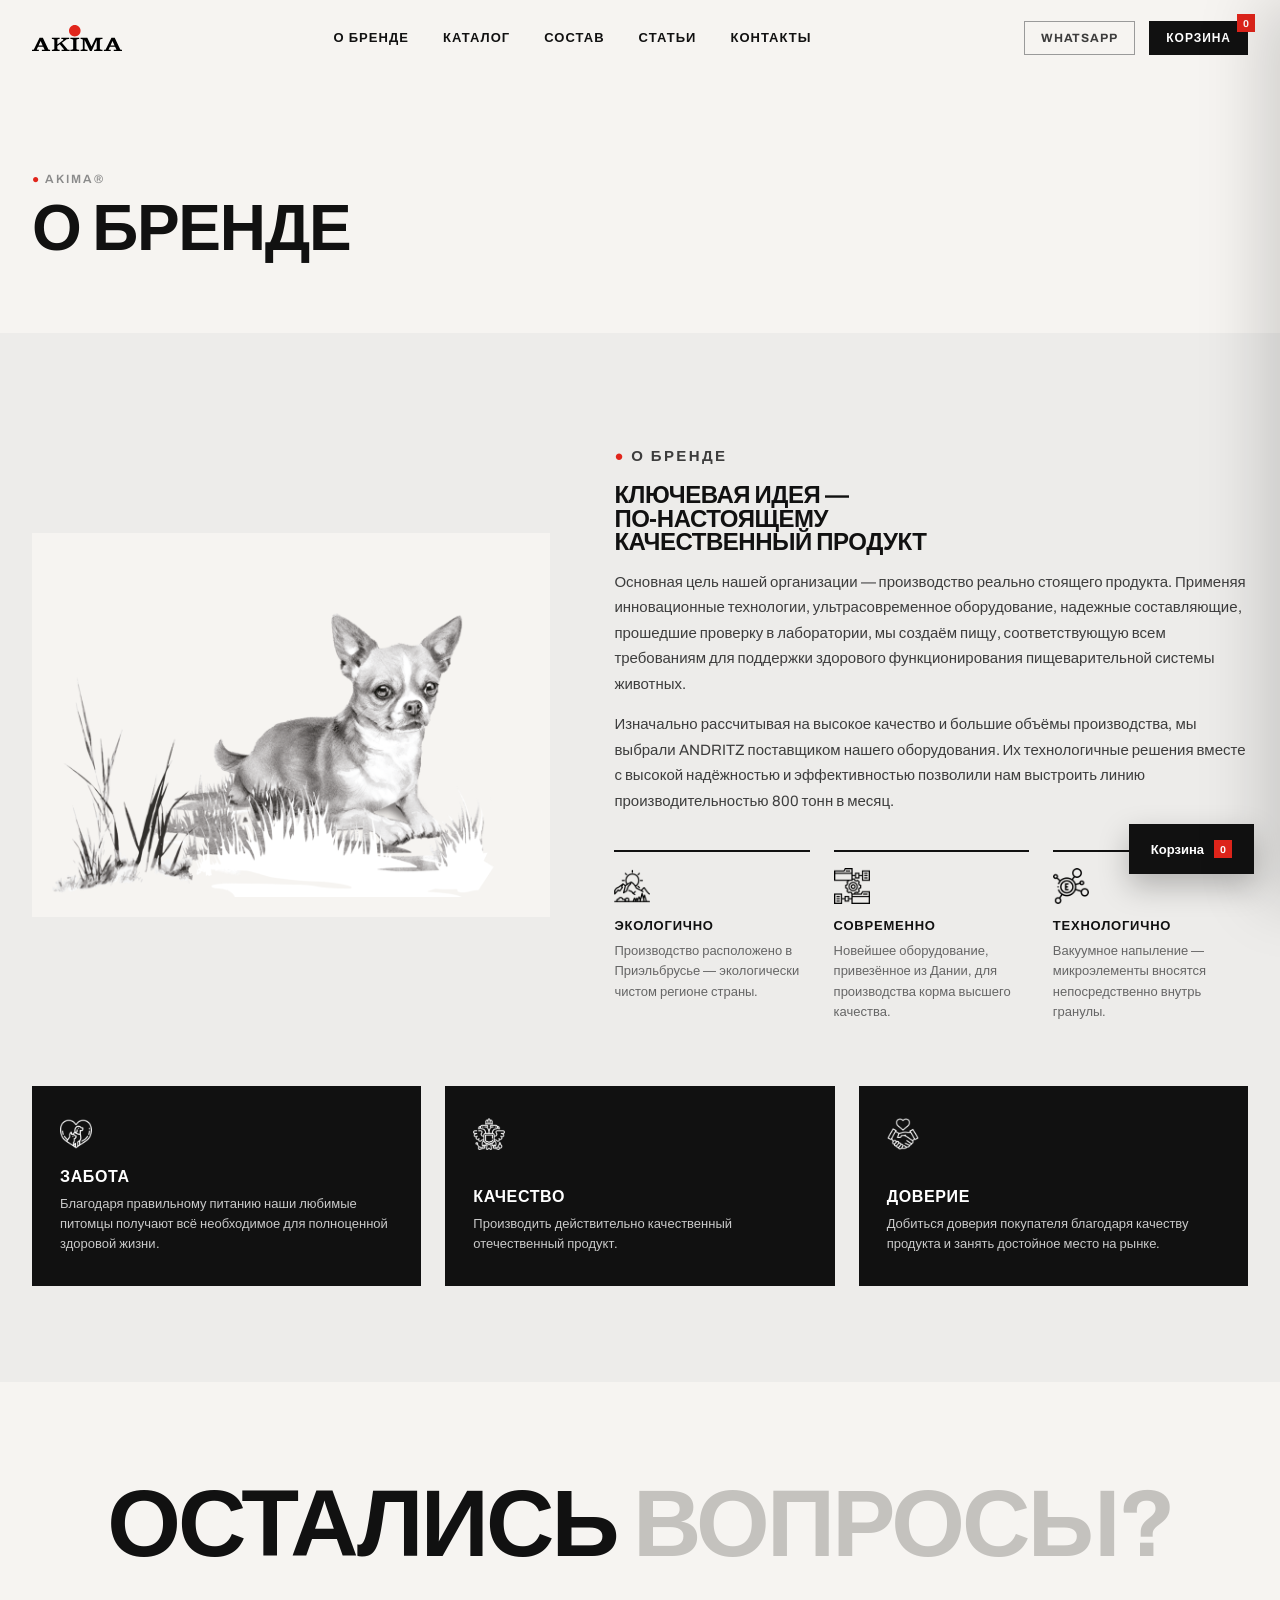
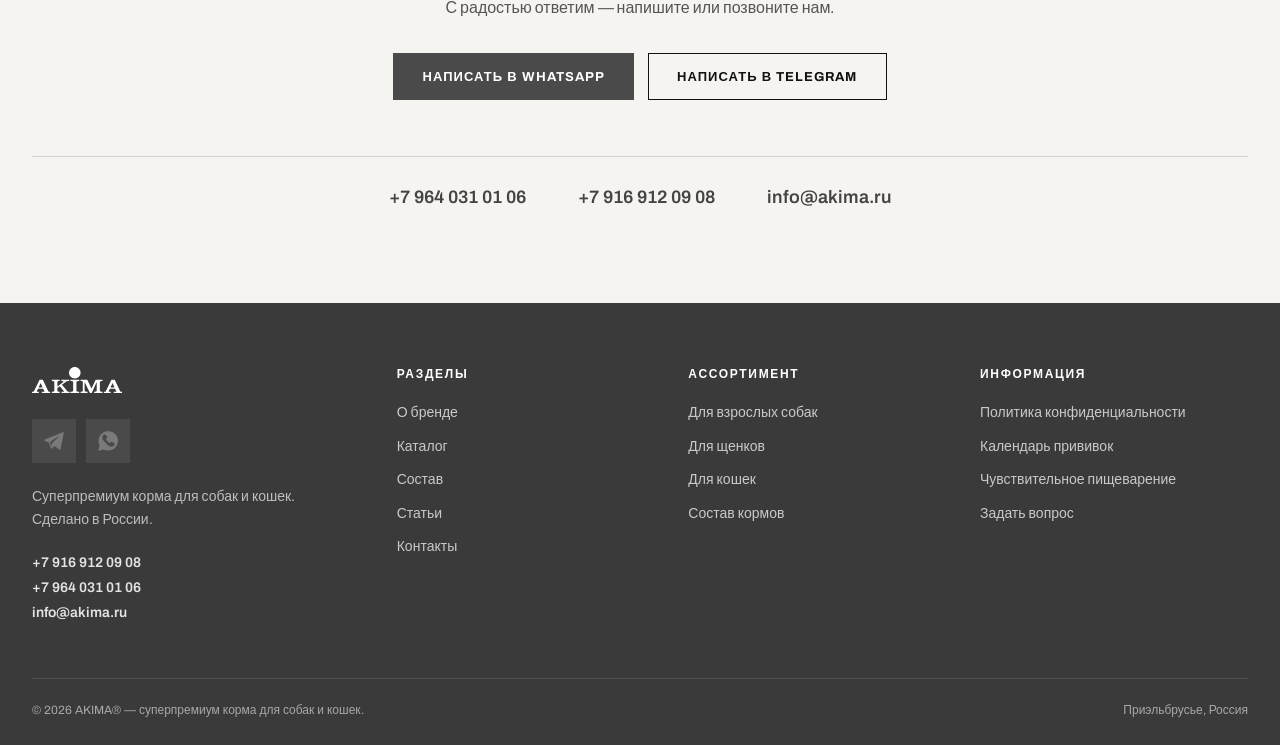
==== about.html @ 6696d0ec "Add AKIMA e-commerce site with WhatsApp cart and Avito ordering Static redesign of akimapet.ru: vide" ====
<!DOCTYPE html>
<html lang="ru">
<head>
<meta charset="UTF-8">
<meta name="viewport" content="width=device-width, initial-scale=1.0">
<title>О бренде — AKIMA®</title>
<meta name="description" content="AKIMA® — суперпремиум корма для собак и кошек. Сделано в России, в Приэльбрусье.">
<link rel="icon" href="assets/web/logo.svg" type="image/svg+xml">
<link rel="stylesheet" href="styles.css">
</head>
<body>

<header class="site-header">
  <div class="wrap">
    <a href="index.html#top" class="logo">
      <img src="assets/web/logo.svg" alt="AKIMA">
    </a>
    <nav class="main-nav" id="main-nav">
      <a href="about.html">О бренде</a>
      <a href="index.html#catalog">Каталог</a>
      <a href="index.html#composition">Состав</a>
      <a href="index.html#articles">Статьи</a>
      <a href="index.html#contacts">Контакты</a>
    </nav>
    <div class="header-actions">
      <a class="icon-btn wa" href="https://wa.me/79169120908" target="_blank" rel="noopener">
        <img class="btn-icon" src="assets/web/icon_whatsapp.png" alt="">
        <span class="label">WhatsApp</span>
      </a>
      <button class="icon-btn solid cart-btn" data-open-cart>
        <span class="label">Корзина</span>
        <span class="cart-count">0</span>
      </button>
      <button class="burger" id="burger" aria-label="Меню">
        <span></span><span></span><span></span>
      </button>
    </div>
  </div>
</header>

<main id="top">

  <!-- PAGE INTRO -->
  <section class="section-pad tight bg-paper" style="padding-top:160px;">
    <div class="wrap">
      <p class="eyebrow"><span class="dot">●</span> AKIMA®</p>
      <h1 style="font-size:clamp(36px,5vw,64px);">О бренде</h1>
    </div>
  </section>

  <!-- ABOUT -->
  <section class="section-pad" id="about">
    <div class="wrap">
      <div class="about-grid">
        <div class="about-media">
          <img src="assets/web/hero_dog.png" alt="AKIMA — корм для собак">
        </div>
        <div class="about-copy">
          <p class="eyebrow"><span class="dot">●</span> О бренде</p>
          <h2>Ключевая идея —<br>по-настоящему<br>качественный продукт</h2>
          <p>
            Основная цель нашей организации — производство реально стоящего продукта.
            Применяя инновационные технологии, ультрасовременное оборудование, надежные
            составляющие, прошедшие проверку в лаборатории, мы создаём пищу, соответствующую
            всем требованиям для поддержки здорового функционирования пищеварительной
            системы животных.
          </p>
          <p>
            Изначально рассчитывая на высокое качество и большие объёмы производства, мы
            выбрали ANDRITZ поставщиком нашего оборудования. Их технологичные решения вместе
            с высокой надёжностью и эффективностью позволили нам выстроить линию
            производительностью 800 тонн в месяц.
          </p>

          <div class="pillars">
            <div class="pillar">
              <img src="assets/web/icon_himalaya.png" alt="">
              <h4>Экологично</h4>
              <p>Производство расположено в Приэльбрусье — экологически чистом регионе страны.</p>
            </div>
            <div class="pillar">
              <img src="assets/web/icon_filesystem.png" alt="">
              <h4>Современно</h4>
              <p>Новейшее оборудование, привезённое из Дании, для производства корма высшего качества.</p>
            </div>
            <div class="pillar">
              <img src="assets/web/icon_vitamine.png" alt="">
              <h4>Технологично</h4>
              <p>Вакуумное напыление — микроэлементы вносятся непосредственно внутрь гранулы.</p>
            </div>
          </div>
        </div>
      </div>

      <div class="values">
        <div class="value-card">
          <img src="assets/web/icon_petcare.png" alt="">
          <div>
            <h4>Забота</h4>
            <p>Благодаря правильному питанию наши любимые питомцы получают всё необходимое для полноценной здоровой жизни.</p>
          </div>
        </div>
        <div class="value-card">
          <img src="assets/web/icon_coatofarms.png" alt="">
          <div>
            <h4>Качество</h4>
            <p>Производить действительно качественный отечественный продукт.</p>
          </div>
        </div>
        <div class="value-card">
          <img src="assets/web/icon_trust.png" alt="">
          <div>
            <h4>Доверие</h4>
            <p>Добиться доверия покупателя благодаря качеству продукта и занять достойное место на рынке.</p>
          </div>
        </div>
      </div>
    </div>
  </section>

  <!-- CONTACTS -->
  <section class="section-pad bg-paper" id="contacts">
    <div class="wrap cta-center">
      <h2>Остались <span class="soft">вопросы?</span></h2>
      <p class="cta-sub">С радостью ответим — напишите или позвоните нам.</p>
      <div class="cta-buttons">
        <a class="btn btn-wa" href="https://wa.me/79169120908" target="_blank" rel="noopener">Написать в WhatsApp</a>
        <a class="btn btn-ghost" href="https://t.me/+79169120908" target="_blank" rel="noopener">Написать в Telegram</a>
      </div>
      <div class="cta-line"></div>
      <div class="cta-contacts">
        <a href="tel:+79640310106">+7 964 031 01 06</a>
        <a href="tel:+79169120908">+7 916 912 09 08</a>
        <a href="mailto:info@akima.ru">info@akima.ru</a>
      </div>
    </div>
  </section>

</main>

<footer class="site-footer">
  <div class="wrap">
    <div class="footer-grid">
      <div class="footer-brand">
        <a href="index.html#top" class="logo"><img src="assets/web/logo.svg" alt="AKIMA"></a>
        <div class="footer-social">
          <a href="https://t.me/+79169120908" target="_blank" rel="noopener" aria-label="Telegram"><img src="assets/web/icon_telegram.png" alt=""></a>
          <a href="https://wa.me/79169120908" target="_blank" rel="noopener" aria-label="WhatsApp"><img src="assets/web/icon_whatsapp.png" alt=""></a>
        </div>
        <p class="footer-tagline">Суперпремиум корма для собак и кошек. Сделано в России.</p>
        <div class="footer-contact">
          <a href="tel:+79169120908">+7 916 912 09 08</a>
          <a href="tel:+79640310106">+7 964 031 01 06</a>
          <a href="mailto:info@akima.ru">info@akima.ru</a>
        </div>
      </div>
      <div class="footer-col">
        <h4>Разделы</h4>
        <a href="about.html">О бренде</a>
        <a href="index.html#catalog">Каталог</a>
        <a href="index.html#composition">Состав</a>
        <a href="index.html#articles">Статьи</a>
        <a href="index.html#contacts">Контакты</a>
      </div>
      <div class="footer-col">
        <h4>Ассортимент</h4>
        <a href="index.html?group=dogs#catalog" data-group-link="dogs">Для взрослых собак</a>
        <a href="index.html?group=puppies#catalog" data-group-link="puppies">Для щенков</a>
        <a href="index.html?group=cats#catalog" data-group-link="cats">Для кошек</a>
        <a href="index.html#composition">Состав кормов</a>
      </div>
      <div class="footer-col">
        <h4>Информация</h4>
        <a href="https://akimapet.ru/privacy" target="_blank" rel="noopener">Политика конфиденциальности</a>
        <a href="https://akimapet.ru/tpost/pnsfzsyna1-kalendar-privivok" target="_blank" rel="noopener">Календарь прививок</a>
        <a href="https://akimapet.ru/tpost/kcmxlr3s71-sobaki-s-chuvstvitelnim-pischevareniem" target="_blank" rel="noopener">Чувствительное пищеварение</a>
        <a href="index.html#contacts">Задать вопрос</a>
      </div>
    </div>
    <div class="footer-bottom">
      <span>© 2026 AKIMA® — суперпремиум корма для собак и кошек.</span>
      <span>Приэльбрусье, Россия</span>
    </div>
  </div>
</footer>

<!-- CART FAB -->
<button class="fab-cart" data-open-cart>
  Корзина <span class="cart-count">0</span>
</button>

<!-- CART DRAWER -->
<div class="overlay" id="cart-overlay"></div>
<aside class="cart-drawer" id="cart-drawer">
  <div class="cart-head">
    <h3>Ваш заказ</h3>
    <button class="cart-close" id="cart-close">&times;</button>
  </div>
  <div class="cart-items" id="cart-items"></div>
  <div class="cart-foot">
    <div class="cart-total"><span>Итого</span><span id="cart-total">0 ₽</span></div>
    <button class="btn btn-wa" id="checkout-btn">Оформить заказ в WhatsApp</button>
    <p class="cart-hint">Нажимая «Оформить заказ», вы перейдёте в WhatsApp с готовым сообщением — останется его отправить.</p>
  </div>
</aside>

<div class="toast" id="toast"></div>

<script src="script.js"></script>
</body>
</html>
---- styles.css ----
@import url('https://fonts.googleapis.com/css2?family=Archivo:ital,wght@0,400;0,500;0,600;0,700;0,800;1,400&family=Archivo+Narrow:wght@500;600;700&display=swap');

:root{
  --black:#111111;
  --white:#ffffff;
  --bg:#edecea;
  --gray:#8a8a8a;
  --gray-light:#e7e5e2;
  --paper:#f6f4f1;
  --red:#e1251b;
  --maxw:1320px;
  --gutter:32px;
}

*{box-sizing:border-box;}
html{scroll-behavior:smooth;}
body{
  margin:0;
  font-family:'Archivo', 'Helvetica Neue', Helvetica, Arial, sans-serif;
  color:var(--black);
  background:var(--bg);
  -webkit-font-smoothing:antialiased;
}
img{max-width:100%;display:block;}
a{color:inherit;text-decoration:none;}
button{font-family:inherit;cursor:pointer;}
.wrap{max-width:var(--maxw);margin:0 auto;padding:0 var(--gutter);}
section{position:relative;}

.eyebrow{
  font-size:12px;
  font-weight:600;
  letter-spacing:.16em;
  text-transform:uppercase;
  color:var(--gray);
}
.eyebrow .dot{color:var(--red);}

h1,h2,h3{
  margin:0;
  text-transform:uppercase;
  font-weight:700;
  letter-spacing:-0.02em;
  line-height:0.98;
}

/* ---------- HEADER ---------- */
.site-header{
  position:fixed;top:0;left:0;right:0;z-index:60;
  background:transparent;
  backdrop-filter:none;
  border-bottom:1px solid transparent;
  transition:background .3s ease, backdrop-filter .3s ease, border-color .3s ease;
}
.site-header.scrolled{
  background:rgba(255,255,255,.92);
  backdrop-filter:blur(10px);
  border-bottom-color:var(--gray-light);
}
.site-header .wrap{
  display:flex;align-items:center;justify-content:space-between;
  height:76px;
}
.logo{display:flex;align-items:center;gap:10px;}
.logo img{height:26px;width:auto;}
.logo span{font-weight:700;letter-spacing:.02em;font-size:19px;}

.main-nav{display:flex;gap:34px;}
.main-nav a{
  font-size:13px;font-weight:600;letter-spacing:.08em;text-transform:uppercase;
  padding:6px 0;border-bottom:1px solid transparent;
  transition:border-color .2s ease, color .2s ease;
}
.main-nav a:hover{border-color:var(--black);}

.header-actions{display:flex;align-items:center;gap:14px;}
.icon-btn{
  border:1px solid var(--black);background:none;border-radius:0;
  padding:9px 16px;font-size:12px;font-weight:700;letter-spacing:.08em;text-transform:uppercase;
  display:flex;align-items:center;gap:8px;
}
.icon-btn.solid{background:var(--black);color:var(--white);}
.icon-btn.wa{border-color:#9a9a9a;color:#3d3d3d;}
.icon-btn .btn-icon{width:16px;height:16px;display:none;filter:grayscale(1);}
.cart-btn{position:relative;}
.cart-count{
  position:absolute;top:-8px;right:-8px;background:var(--red);color:#fff;
  font-size:10px;font-weight:700;min-width:18px;height:18px;border-radius:0;
  display:flex;align-items:center;justify-content:center;padding:0 4px;
}
.burger{display:none;background:none;border:none;padding:8px;}
.burger span{display:block;width:22px;height:2px;background:var(--black);margin:5px 0;}

/* ---------- HERO ---------- */
.hero-video{
  position:relative;height:100vh;min-height:420px;background:var(--bg);overflow:hidden;
}
.hero-video video{width:100%;height:100%;object-fit:cover;display:block;}
.hero-v2{
  background:var(--bg);
  display:flex;align-items:center;justify-content:center;
  text-align:center;
  padding:100px 24px 90px;
}
.hero-v2-inner{
  max-width:620px;display:flex;flex-direction:column;align-items:center;
}
.hero-tagline{
  font-family:'Archivo Narrow','Archivo',sans-serif;
  font-weight:600;
  font-size:clamp(14px,1.6vw,17px);
  letter-spacing:.3em;
  text-transform:uppercase;
  color:#2b2b2b;
  line-height:1.75;
  margin:0 0 28px;
}
.hero-desc{
  max-width:420px;font-size:14px;line-height:1.7;color:#5a5a5a;margin:0 0 34px;
}
.hero-ctas{display:flex;gap:14px;margin-top:0;flex-wrap:wrap;justify-content:center;}
.btn{
  display:inline-flex;align-items:center;gap:8px;
  padding:15px 28px;border-radius:0;font-size:13px;font-weight:700;
  letter-spacing:.08em;text-transform:uppercase;border:1px solid var(--black);
  transition:transform .15s ease, background .15s ease, color .15s ease;
}
.btn:hover{transform:translateY(-2px);}
.btn-primary{background:var(--black);color:var(--white);}
.btn-ghost{background:transparent;color:var(--black);}
.btn-wa{background:#4a4a4a;border-color:#4a4a4a;color:#ffffff;}

/* marquee */
.marquee{
  border-top:1px solid var(--gray-light);border-bottom:1px solid var(--gray-light);
  overflow:hidden;white-space:nowrap;padding:18px 0;
}
.marquee__track{display:inline-block;animation:scrollLeft 26s linear infinite;}
.marquee__track span{
  font-size:15px;font-weight:600;text-transform:uppercase;letter-spacing:.06em;
  margin-right:18px;color:var(--black);
}
.marquee__track span.dim{color:var(--gray);}
@keyframes scrollLeft{from{transform:translateX(0);}to{transform:translateX(-50%);}}

/* ---------- SECTION HEADS ---------- */
.section-head{
  display:flex;justify-content:space-between;align-items:flex-end;gap:24px;
  margin-bottom:44px;flex-wrap:wrap;
}
.section-head h2{font-size:clamp(30px,4vw,54px);}
.section-head p{max-width:420px;font-size:14px;line-height:1.6;color:#555;margin:0;}
.section-pad{padding:96px 0;}
.section-pad.tight{padding:72px 0;}
.bg-paper{background:var(--paper);}
.divider{height:1px;background:var(--gray-light);border:none;margin:0;}

/* ---------- ABOUT ---------- */
.about-grid{
  display:grid;grid-template-columns:.9fr 1.1fr;gap:64px;align-items:center;
}
.about-media{
  background:var(--paper);border-radius:0;padding:20px;
}
.about-media img{width:100%;}
.about-copy p{font-size:15px;line-height:1.7;color:#3d3d3d;}
.pillars{
  display:grid;grid-template-columns:repeat(3,1fr);gap:24px;margin-top:36px;
}
.pillar{border-top:2px solid var(--black);padding-top:16px;}
.pillar img{width:36px;height:36px;margin-bottom:14px;}
.pillar h4{
  font-size:13px;text-transform:uppercase;letter-spacing:.06em;font-weight:700;margin:0 0 8px;
}
.pillar p{font-size:13px;line-height:1.55;color:#666;margin:0;}

.values{
  display:grid;grid-template-columns:repeat(3,1fr);gap:24px;margin-top:64px;
}
.value-card{
  background:var(--black);color:#fff;border-radius:0;padding:32px 28px;min-height:190px;
  display:flex;flex-direction:column;justify-content:space-between;
}
.value-card img{width:32px;height:32px;filter:invert(1);}
.value-card h4{font-size:16px;text-transform:uppercase;margin:18px 0 8px;letter-spacing:.04em;}
.value-card p{font-size:13px;line-height:1.55;color:#c9c9c9;margin:0;}

/* ---------- COMPOSITION ---------- */
.comp-grid{
  display:grid;grid-template-columns:repeat(4,1fr);gap:1px;background:var(--gray-light);
  border:1px solid var(--gray-light);
}
.comp-item{
  background:#fff;padding:30px 26px;display:flex;flex-direction:column;gap:14px;min-height:200px;
}
.comp-item img{width:34px;height:34px;}
.comp-item p{font-size:13px;line-height:1.55;color:#444;margin:0;}

/* ---------- CATALOG ---------- */
.tabs{display:flex;gap:10px;margin-bottom:40px;flex-wrap:wrap;}
.tab-btn{
  padding:12px 24px;border-radius:0;border:1px solid var(--gray-light);background:#fff;
  font-size:13px;font-weight:700;letter-spacing:.06em;text-transform:uppercase;color:#666;
  transition:all .15s ease;
}
.tab-btn.active{background:var(--black);color:#fff;border-color:var(--black);}

.group-intro{
  display:grid;grid-template-columns:1.1fr .9fr;gap:40px;margin-bottom:48px;
}
.group-intro p{font-size:14px;line-height:1.7;color:#444;}
.stat-row{display:grid;grid-template-columns:repeat(4,1fr);gap:1px;background:var(--gray-light);border:1px solid var(--gray-light);}
.stat-cell{background:var(--bg);padding:18px 14px;text-align:center;display:flex;flex-direction:column;align-items:center;justify-content:center;min-height:100%;}
.stat-cell b{display:block;font-size:24px;font-weight:800;}
.stat-cell span{font-size:10px;letter-spacing:.08em;text-transform:uppercase;color:var(--gray);}

.product-grid{
  display:grid;grid-template-columns:repeat(3,1fr);gap:28px;
}
.product-card{
  border:1px solid var(--gray-light);border-radius:0;overflow:hidden;
  display:flex;flex-direction:column;background:#fff;
  transition:box-shadow .2s ease, transform .2s ease;
}
.product-card:hover{box-shadow:0 18px 40px rgba(0,0,0,.08);transform:translateY(-3px);}
.product-media{
  background:var(--paper);padding:0;display:flex;align-items:center;justify-content:center;height:420px;overflow:hidden;
}
.product-media img{width:100%;height:100%;object-fit:contain;transform:scale(1.3);}
.product-body{padding:24px;display:flex;flex-direction:column;gap:14px;flex:1;}
.product-body h3{font-size:19px;text-transform:none;letter-spacing:0;font-weight:700;line-height:1.2;}
.product-specs{font-size:12px;color:#666;line-height:1.6;}
.weight-row{display:flex;gap:8px;flex-wrap:wrap;}
.weight-pill{
  border:1px solid var(--gray-light);border-radius:0;padding:8px 14px;font-size:12px;font-weight:700;
  background:#fff;color:#333;
}
.weight-pill.active{background:var(--black);color:#fff;border-color:var(--black);}
.price-row{display:flex;align-items:baseline;justify-content:space-between;margin-top:auto;}
.price{font-size:24px;font-weight:800;}
.price-note{font-size:10px;color:var(--gray);text-transform:uppercase;letter-spacing:.05em;}
.qty-row{display:flex;align-items:center;gap:10px;}
.qty-btn{width:32px;height:32px;border-radius:0;border:1px solid var(--gray-light);background:#fff;font-weight:700;font-size:16px;}
.qty-val{min-width:22px;text-align:center;font-weight:700;}
.card-ctas{display:flex;gap:10px;}
.card-ctas .btn{flex:1;justify-content:center;padding:12px 10px;font-size:11px;}


/* ---------- ARTICLES ---------- */
.article-grid{display:grid;grid-template-columns:repeat(3,1fr);gap:24px;}
.article-card{
  border-radius:0;overflow:hidden;background:#fff;color:var(--black);
  display:flex;flex-direction:column;
  transition:box-shadow .2s ease, transform .2s ease;
}
.article-card:hover{box-shadow:0 18px 40px rgba(0,0,0,.08);transform:translateY(-3px);}
.article-card .article-video{width:100%;height:260px;object-fit:contain;padding:20px 20px 0;background:#fff;display:block;filter:brightness(1.04) contrast(1.06);}
.article-card > div{padding:20px 26px 26px;}
.article-card h3{font-size:19px;text-transform:none;font-weight:700;letter-spacing:0;line-height:1.25;}
.article-card span{font-size:11px;text-transform:uppercase;letter-spacing:.1em;color:var(--gray);display:block;margin-bottom:10px;}

/* ---------- CONTACT CTA ---------- */
.cta-center{text-align:center;}
.cta-center h2{font-size:clamp(34px,7.4vw,108px);letter-spacing:-0.03em;line-height:1;}
.cta-center h2 .soft{color:#c4c2be;}
.cta-sub{font-size:16px;color:#555;margin:26px 0 0;}
.cta-buttons{display:flex;gap:14px;justify-content:center;flex-wrap:wrap;margin-top:36px;}
.cta-line{height:1px;background:#d6d4d0;margin:56px 0 30px;}
.cta-contacts{display:flex;gap:18px 52px;justify-content:center;flex-wrap:wrap;font-size:18px;font-weight:600;color:#444;}
.cta-contacts a:hover{color:var(--black);}

/* ---------- FOOTER ---------- */
.site-footer{
  background:#3a3a3a;color:#c9c9c9;padding:64px 0 28px;font-size:14px;
}
.footer-grid{
  display:grid;grid-template-columns:1.3fr 1fr 1fr 1.1fr;gap:48px;padding-bottom:48px;
}
.footer-brand .logo img{height:26px;width:auto;filter:brightness(0) invert(1);}
.footer-social{display:flex;gap:10px;margin:26px 0 22px;}
.footer-social a{
  width:44px;height:44px;background:#4a4a4a;display:flex;align-items:center;justify-content:center;
  transition:background .2s ease;
}
.footer-social a:hover{background:#5a5a5a;}
.footer-social img{width:20px;height:20px;object-fit:contain;filter:grayscale(1) brightness(1.6);}
.footer-tagline{line-height:1.65;color:#bdbdbd;margin:0 0 24px;max-width:300px;}
.footer-contact a{display:block;font-weight:600;color:#e4e4e4;margin-bottom:10px;}
.footer-col h4{
  margin:0 0 22px;font-size:12px;font-weight:700;letter-spacing:.14em;text-transform:uppercase;color:#fff;
}
.footer-col a{display:block;color:#c9c9c9;line-height:1.4;margin-bottom:14px;transition:color .2s ease;}
.footer-col a:hover,.footer-contact a:hover{color:#fff;}
.footer-bottom{
  display:flex;justify-content:space-between;padding-top:24px;flex-wrap:wrap;gap:10px;
  border-top:1px solid #4d4d4d;font-size:12px;color:#a8a8a8;
}

/* ---------- CART DRAWER ---------- */
.overlay{
  position:fixed;inset:0;background:rgba(17,17,17,.4);opacity:0;pointer-events:none;
  transition:opacity .25s ease;z-index:80;
}
.overlay.open{opacity:1;pointer-events:auto;}
.cart-drawer{
  position:fixed;top:0;right:0;height:100%;width:420px;max-width:92vw;background:#fff;
  z-index:90;transform:translateX(100%);transition:transform .3s ease;
  display:flex;flex-direction:column;box-shadow:-20px 0 60px rgba(0,0,0,.15);
}
.cart-drawer.open{transform:translateX(0);}
.cart-head{display:flex;justify-content:space-between;align-items:center;padding:22px 24px;border-bottom:1px solid var(--gray-light);}
.cart-head h3{font-size:16px;letter-spacing:.04em;}
.cart-close{background:none;border:none;font-size:22px;line-height:1;}
.cart-items{flex:1;overflow-y:auto;padding:10px 24px;}
.cart-empty{padding:60px 0;text-align:center;color:var(--gray);font-size:13px;}
.cart-item{display:flex;gap:14px;padding:16px 0;border-bottom:1px solid #f0f0ee;}
.cart-item img{width:56px;height:56px;object-fit:contain;background:var(--paper);border-radius:0;padding:6px;}
.cart-item-info{flex:1;}
.cart-item-info h5{margin:0 0 4px;font-size:13px;font-weight:700;}
.cart-item-info span{font-size:11px;color:var(--gray);}
.cart-item-row{display:flex;justify-content:space-between;align-items:center;margin-top:8px;}
.cart-remove{background:none;border:none;color:var(--red);font-size:11px;text-decoration:underline;padding:0;}
.cart-foot{padding:22px 24px;border-top:1px solid var(--gray-light);}
.cart-total{display:flex;justify-content:space-between;font-size:15px;font-weight:800;margin-bottom:14px;}
.cart-foot .btn{width:100%;justify-content:center;}
.cart-hint{font-size:11px;color:var(--gray);margin-top:10px;line-height:1.5;}

.toast{
  position:fixed;bottom:26px;left:50%;transform:translateX(-50%) translateY(20px);
  background:var(--black);color:#fff;padding:14px 22px;border-radius:0;font-size:13px;font-weight:600;
  z-index:100;opacity:0;pointer-events:none;transition:all .25s ease;
}
.toast.show{opacity:1;transform:translateX(-50%) translateY(0);}

.fab-cart{
  position:fixed;bottom:26px;right:26px;z-index:70;
  background:var(--black);color:#fff;border:none;border-radius:0;
  padding:16px 22px;font-weight:700;font-size:13px;display:flex;align-items:center;gap:10px;
  box-shadow:0 12px 30px rgba(0,0,0,.25);
}
.fab-cart .cart-count{position:static;background:var(--red);}

/* ---------- RESPONSIVE ---------- */
@media (max-width:980px){
  .main-nav{
    display:none;
    position:absolute;top:76px;left:0;right:0;
    flex-direction:column;gap:0;
    background:#fff;border-bottom:1px solid var(--gray-light);
    box-shadow:0 16px 30px rgba(0,0,0,.08);
  }
  .main-nav.open-mobile{display:flex;}
  .main-nav a{width:100%;padding:16px var(--gutter);border-bottom:1px solid var(--gray-light);border-radius:0;}
  .site-header{position:sticky;}
  .burger{display:block;}
  .hero-v2{padding:70px 20px 70px;}
  .about-grid{grid-template-columns:1fr;}
  .footer-grid{grid-template-columns:1fr 1fr;gap:40px;}
  .footer-brand{grid-column:1 / -1;}
  .pillars,.values{grid-template-columns:1fr 1fr;}
  .comp-grid{grid-template-columns:repeat(2,1fr);}
  .group-intro{grid-template-columns:1fr;}
  .product-grid{grid-template-columns:repeat(2,1fr);}
  .article-grid{grid-template-columns:1fr;}
  .stat-row{grid-template-columns:repeat(4,1fr);}
}
@media (max-width:620px){
  .wrap{padding:0 20px;}
  .pillars,.values,.product-grid{grid-template-columns:1fr;}
  .footer-grid{grid-template-columns:1fr;}
  .comp-grid{grid-template-columns:1fr 1fr;}
  .section-pad{padding:64px 0;}
  .cart-drawer{width:100%;}
  .header-actions .icon-btn span.label{display:none;}
  .header-actions .icon-btn .btn-icon{display:block;}
  .header-actions .icon-btn{padding:9px 12px;}
}

.hidden{display:none !important;}
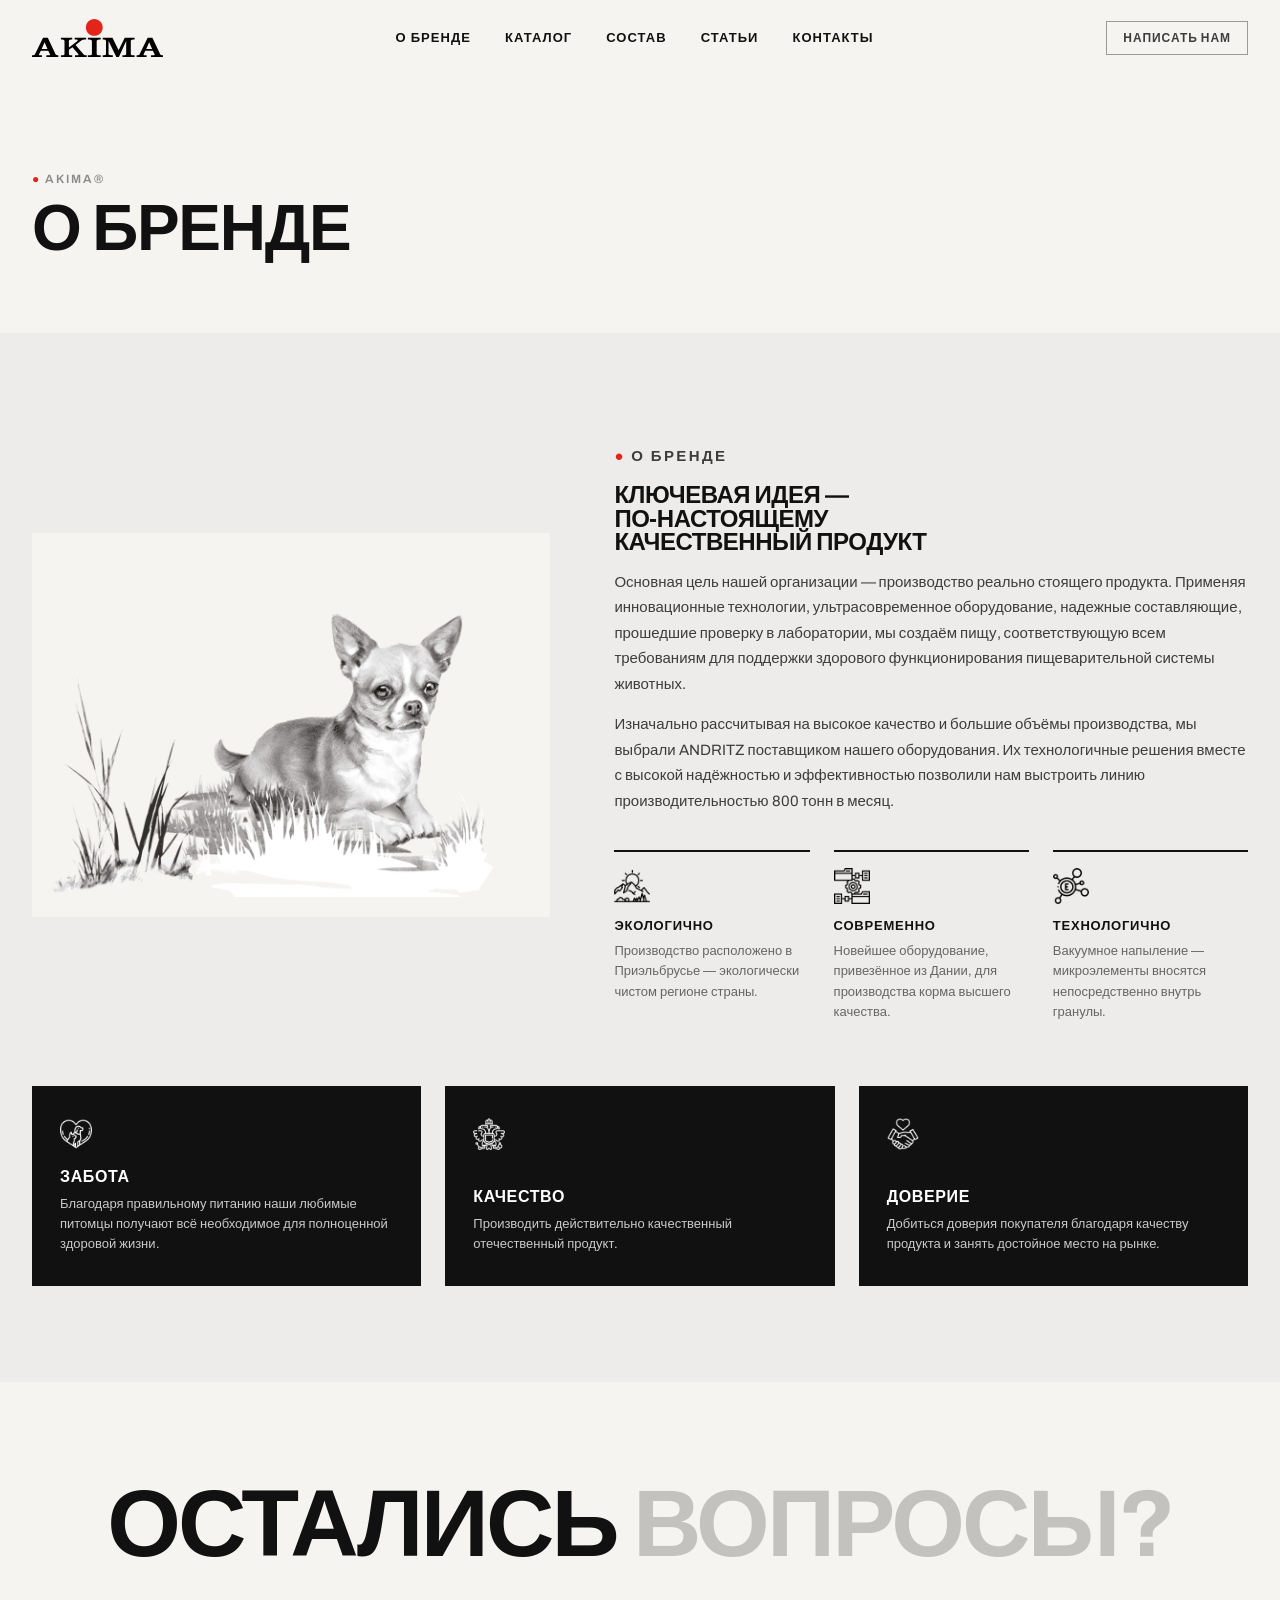
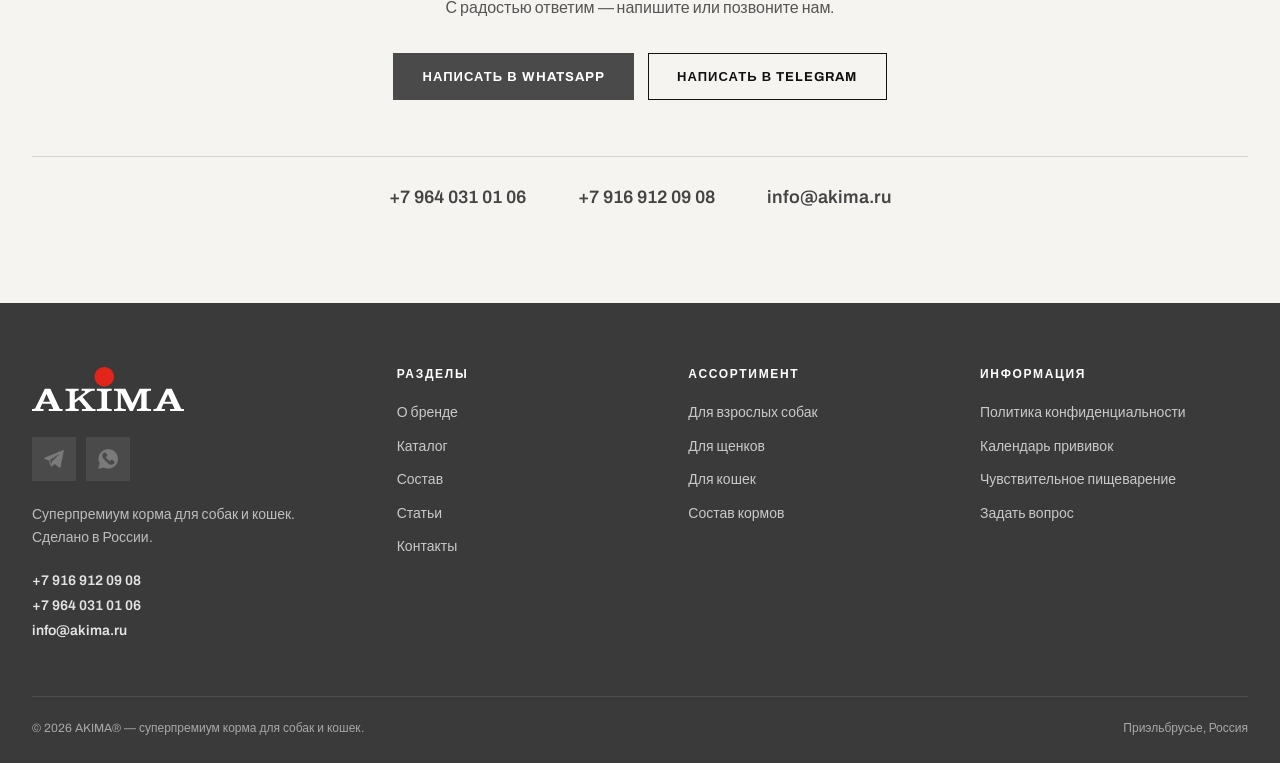
==== commit 6a8549d6: "Avito-only ordering, new product renders, new hero video, logo and card updates - Remove cart and Wh" ====
--- a/about.html
+++ b/about.html
@@ -25,12 +25,8 @@
     <div class="header-actions">
       <a class="icon-btn wa" href="https://wa.me/79169120908" target="_blank" rel="noopener">
         <img class="btn-icon" src="assets/web/icon_whatsapp.png" alt="">
-        <span class="label">WhatsApp</span>
+        <span class="label">Написать нам</span>
       </a>
-      <button class="icon-btn solid cart-btn" data-open-cart>
-        <span class="label">Корзина</span>
-        <span class="cart-count">0</span>
-      </button>
       <button class="burger" id="burger" aria-label="Меню">
         <span></span><span></span><span></span>
       </button>
@@ -142,7 +138,7 @@
   <div class="wrap">
     <div class="footer-grid">
       <div class="footer-brand">
-        <a href="index.html#top" class="logo"><img src="assets/web/logo.svg" alt="AKIMA"></a>
+        <a href="index.html#top" class="logo"><img src="assets/web/logo-white.svg" alt="AKIMA"></a>
         <div class="footer-social">
           <a href="https://t.me/+79169120908" target="_blank" rel="noopener" aria-label="Telegram"><img src="assets/web/icon_telegram.png" alt=""></a>
           <a href="https://wa.me/79169120908" target="_blank" rel="noopener" aria-label="WhatsApp"><img src="assets/web/icon_whatsapp.png" alt=""></a>
@@ -184,28 +180,6 @@
   </div>
 </footer>
 
-<!-- CART FAB -->
-<button class="fab-cart" data-open-cart>
-  Корзина <span class="cart-count">0</span>
-</button>
-
-<!-- CART DRAWER -->
-<div class="overlay" id="cart-overlay"></div>
-<aside class="cart-drawer" id="cart-drawer">
-  <div class="cart-head">
-    <h3>Ваш заказ</h3>
-    <button class="cart-close" id="cart-close">&times;</button>
-  </div>
-  <div class="cart-items" id="cart-items"></div>
-  <div class="cart-foot">
-    <div class="cart-total"><span>Итого</span><span id="cart-total">0 ₽</span></div>
-    <button class="btn btn-wa" id="checkout-btn">Оформить заказ в WhatsApp</button>
-    <p class="cart-hint">Нажимая «Оформить заказ», вы перейдёте в WhatsApp с готовым сообщением — останется его отправить.</p>
-  </div>
-</aside>
-
-<div class="toast" id="toast"></div>
-
 <script src="script.js"></script>
 </body>
 </html>
--- a/styles.css
+++ b/styles.css
@@ -62,7 +62,7 @@
   height:76px;
 }
 .logo{display:flex;align-items:center;gap:10px;}
-.logo img{height:26px;width:auto;}
+.logo img{height:38px;width:auto;}
 .logo span{font-weight:700;letter-spacing:.02em;font-size:19px;}
 
 .main-nav{display:flex;gap:34px;}
@@ -82,12 +82,6 @@
 .icon-btn.solid{background:var(--black);color:var(--white);}
 .icon-btn.wa{border-color:#9a9a9a;color:#3d3d3d;}
 .icon-btn .btn-icon{width:16px;height:16px;display:none;filter:grayscale(1);}
-.cart-btn{position:relative;}
-.cart-count{
-  position:absolute;top:-8px;right:-8px;background:var(--red);color:#fff;
-  font-size:10px;font-weight:700;min-width:18px;height:18px;border-radius:0;
-  display:flex;align-items:center;justify-content:center;padding:0 4px;
-}
 .burger{display:none;background:none;border:none;padding:8px;}
 .burger span{display:block;width:22px;height:2px;background:var(--black);margin:5px 0;}
 
@@ -218,15 +212,15 @@
   display:grid;grid-template-columns:repeat(3,1fr);gap:28px;
 }
 .product-card{
-  border:1px solid var(--gray-light);border-radius:0;overflow:hidden;
+  border:1px solid var(--red);border-radius:0;overflow:hidden;
   display:flex;flex-direction:column;background:#fff;
   transition:box-shadow .2s ease, transform .2s ease;
 }
 .product-card:hover{box-shadow:0 18px 40px rgba(0,0,0,.08);transform:translateY(-3px);}
 .product-media{
-  background:var(--paper);padding:0;display:flex;align-items:center;justify-content:center;height:420px;overflow:hidden;
-}
-.product-media img{width:100%;height:100%;object-fit:contain;transform:scale(1.3);}
+  background:var(--paper);padding:0;display:flex;align-items:center;justify-content:center;height:440px;overflow:hidden;
+}
+.product-media img{width:76%;height:76%;object-fit:contain;transform:none;}
 .product-body{padding:24px;display:flex;flex-direction:column;gap:14px;flex:1;}
 .product-body h3{font-size:19px;text-transform:none;letter-spacing:0;font-weight:700;line-height:1.2;}
 .product-specs{font-size:12px;color:#666;line-height:1.6;}
@@ -239,9 +233,6 @@
 .price-row{display:flex;align-items:baseline;justify-content:space-between;margin-top:auto;}
 .price{font-size:24px;font-weight:800;}
 .price-note{font-size:10px;color:var(--gray);text-transform:uppercase;letter-spacing:.05em;}
-.qty-row{display:flex;align-items:center;gap:10px;}
-.qty-btn{width:32px;height:32px;border-radius:0;border:1px solid var(--gray-light);background:#fff;font-weight:700;font-size:16px;}
-.qty-val{min-width:22px;text-align:center;font-weight:700;}
 .card-ctas{display:flex;gap:10px;}
 .card-ctas .btn{flex:1;justify-content:center;padding:12px 10px;font-size:11px;}
 
@@ -276,7 +267,7 @@
 .footer-grid{
   display:grid;grid-template-columns:1.3fr 1fr 1fr 1.1fr;gap:48px;padding-bottom:48px;
 }
-.footer-brand .logo img{height:26px;width:auto;filter:brightness(0) invert(1);}
+.footer-brand .logo img{height:44px;width:auto;}
 .footer-social{display:flex;gap:10px;margin:26px 0 22px;}
 .footer-social a{
   width:44px;height:44px;background:#4a4a4a;display:flex;align-items:center;justify-content:center;
@@ -296,49 +287,6 @@
   border-top:1px solid #4d4d4d;font-size:12px;color:#a8a8a8;
 }
 
-/* ---------- CART DRAWER ---------- */
-.overlay{
-  position:fixed;inset:0;background:rgba(17,17,17,.4);opacity:0;pointer-events:none;
-  transition:opacity .25s ease;z-index:80;
-}
-.overlay.open{opacity:1;pointer-events:auto;}
-.cart-drawer{
-  position:fixed;top:0;right:0;height:100%;width:420px;max-width:92vw;background:#fff;
-  z-index:90;transform:translateX(100%);transition:transform .3s ease;
-  display:flex;flex-direction:column;box-shadow:-20px 0 60px rgba(0,0,0,.15);
-}
-.cart-drawer.open{transform:translateX(0);}
-.cart-head{display:flex;justify-content:space-between;align-items:center;padding:22px 24px;border-bottom:1px solid var(--gray-light);}
-.cart-head h3{font-size:16px;letter-spacing:.04em;}
-.cart-close{background:none;border:none;font-size:22px;line-height:1;}
-.cart-items{flex:1;overflow-y:auto;padding:10px 24px;}
-.cart-empty{padding:60px 0;text-align:center;color:var(--gray);font-size:13px;}
-.cart-item{display:flex;gap:14px;padding:16px 0;border-bottom:1px solid #f0f0ee;}
-.cart-item img{width:56px;height:56px;object-fit:contain;background:var(--paper);border-radius:0;padding:6px;}
-.cart-item-info{flex:1;}
-.cart-item-info h5{margin:0 0 4px;font-size:13px;font-weight:700;}
-.cart-item-info span{font-size:11px;color:var(--gray);}
-.cart-item-row{display:flex;justify-content:space-between;align-items:center;margin-top:8px;}
-.cart-remove{background:none;border:none;color:var(--red);font-size:11px;text-decoration:underline;padding:0;}
-.cart-foot{padding:22px 24px;border-top:1px solid var(--gray-light);}
-.cart-total{display:flex;justify-content:space-between;font-size:15px;font-weight:800;margin-bottom:14px;}
-.cart-foot .btn{width:100%;justify-content:center;}
-.cart-hint{font-size:11px;color:var(--gray);margin-top:10px;line-height:1.5;}
-
-.toast{
-  position:fixed;bottom:26px;left:50%;transform:translateX(-50%) translateY(20px);
-  background:var(--black);color:#fff;padding:14px 22px;border-radius:0;font-size:13px;font-weight:600;
-  z-index:100;opacity:0;pointer-events:none;transition:all .25s ease;
-}
-.toast.show{opacity:1;transform:translateX(-50%) translateY(0);}
-
-.fab-cart{
-  position:fixed;bottom:26px;right:26px;z-index:70;
-  background:var(--black);color:#fff;border:none;border-radius:0;
-  padding:16px 22px;font-weight:700;font-size:13px;display:flex;align-items:center;gap:10px;
-  box-shadow:0 12px 30px rgba(0,0,0,.25);
-}
-.fab-cart .cart-count{position:static;background:var(--red);}
 
 /* ---------- RESPONSIVE ---------- */
 @media (max-width:980px){
@@ -353,7 +301,7 @@
   .main-nav a{width:100%;padding:16px var(--gutter);border-bottom:1px solid var(--gray-light);border-radius:0;}
   .site-header{position:sticky;}
   .burger{display:block;}
-  .hero-v2{padding:70px 20px 70px;}
+  .hero-v2{padding:36px 20px 70px;}
   .about-grid{grid-template-columns:1fr;}
   .footer-grid{grid-template-columns:1fr 1fr;gap:40px;}
   .footer-brand{grid-column:1 / -1;}
@@ -370,10 +318,13 @@
   .footer-grid{grid-template-columns:1fr;}
   .comp-grid{grid-template-columns:1fr 1fr;}
   .section-pad{padding:64px 0;}
-  .cart-drawer{width:100%;}
   .header-actions .icon-btn span.label{display:none;}
   .header-actions .icon-btn .btn-icon{display:block;}
   .header-actions .icon-btn{padding:9px 12px;}
 }
 
 .hidden{display:none !important;}
+
+@media (max-width:768px){
+  .hero-video{height:auto;min-height:0;aspect-ratio:16/9;margin-top:2px;}
+}
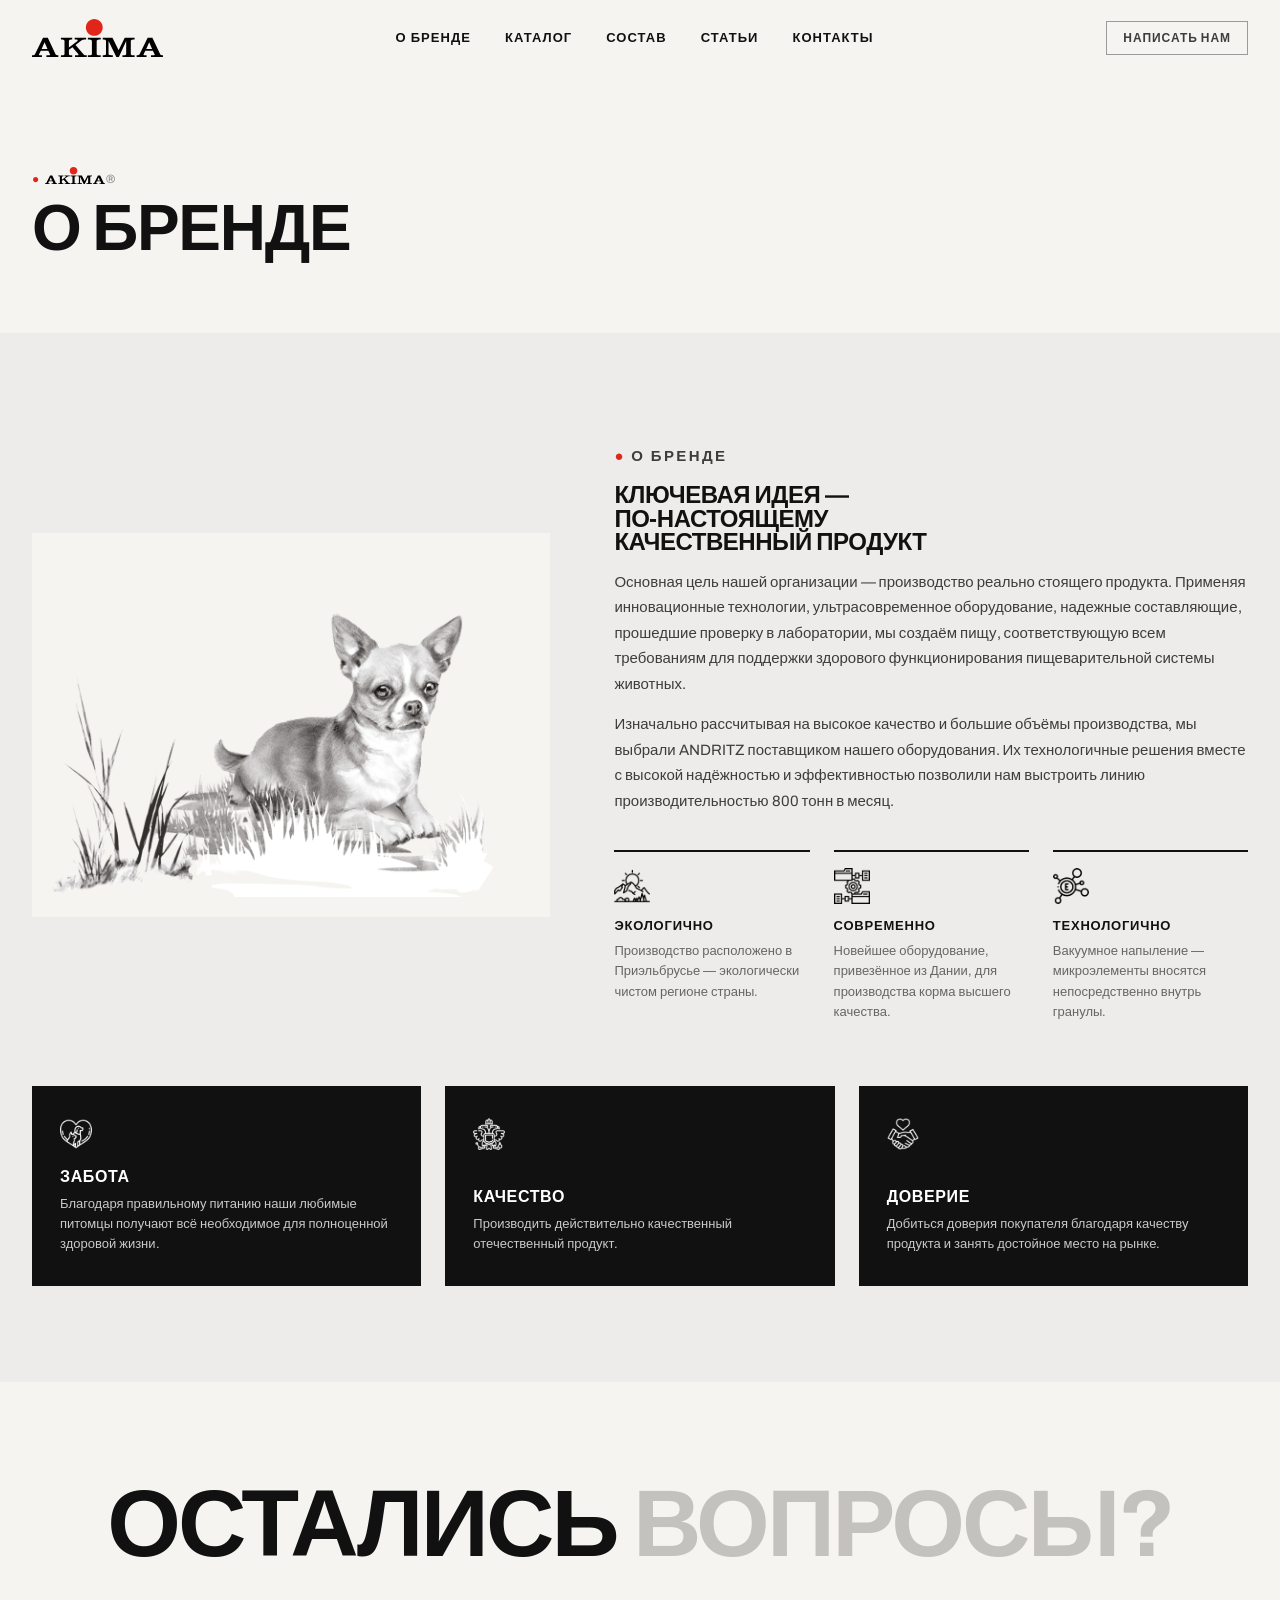
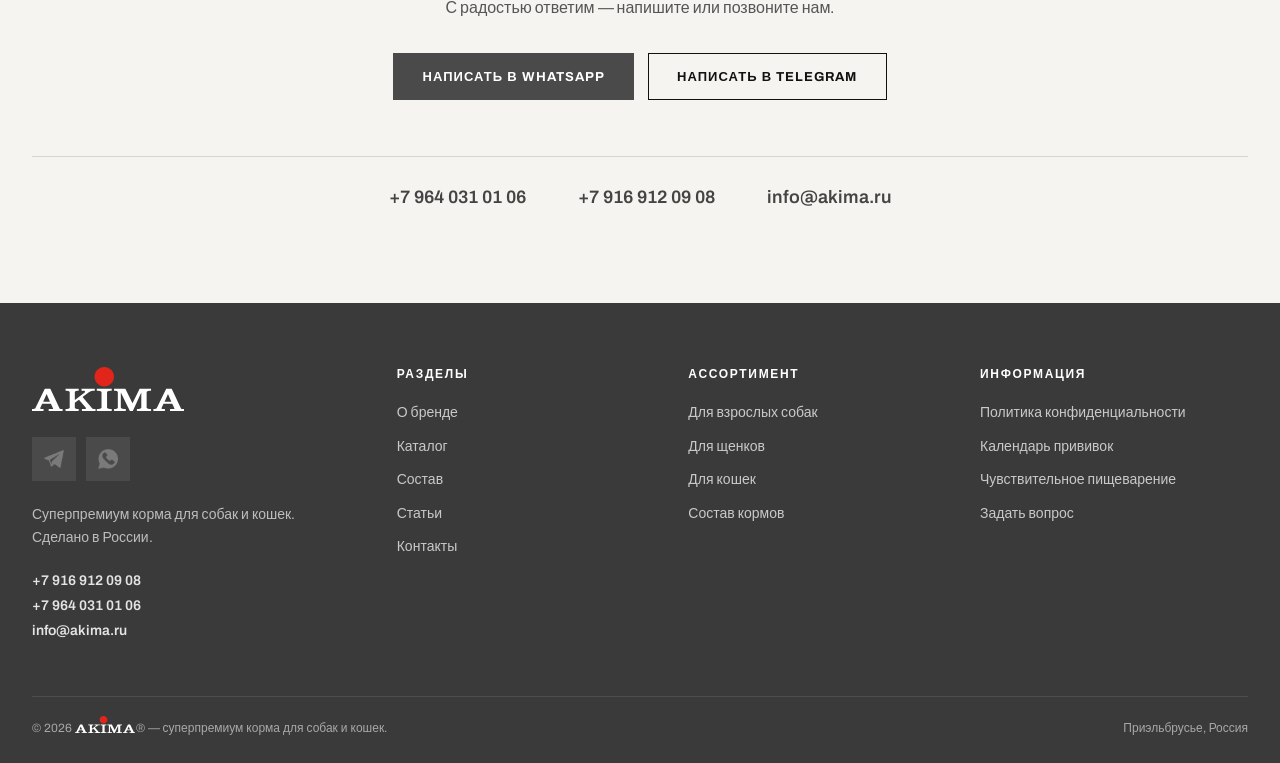
==== commit 3bbde4ad: "Replace the text AKIMA with the inline logo across pages and product titles Co-Authored-By: Claude S" ====
--- a/about.html
+++ b/about.html
@@ -39,7 +39,7 @@
   <!-- PAGE INTRO -->
   <section class="section-pad tight bg-paper" style="padding-top:160px;">
     <div class="wrap">
-      <p class="eyebrow"><span class="dot">●</span> AKIMA®</p>
+      <p class="eyebrow"><span class="dot">●</span> <img class="akima-logo" src="assets/web/logo.svg" alt="AKIMA">®</p>
       <h1 style="font-size:clamp(36px,5vw,64px);">О бренде</h1>
     </div>
   </section>
@@ -174,7 +174,7 @@
       </div>
     </div>
     <div class="footer-bottom">
-      <span>© 2026 AKIMA® — суперпремиум корма для собак и кошек.</span>
+      <span>© 2026 <img class="akima-logo" src="assets/web/logo-white.svg" alt="AKIMA">® — суперпремиум корма для собак и кошек.</span>
       <span>Приэльбрусье, Россия</span>
     </div>
   </div>
--- a/styles.css
+++ b/styles.css
@@ -71,7 +71,7 @@
   padding:6px 0;border-bottom:1px solid transparent;
   transition:border-color .2s ease, color .2s ease;
 }
-.main-nav a:hover{border-color:var(--black);}
+.main-nav a:hover{border-color:var(--red);}
 
 .header-actions{display:flex;align-items:center;gap:14px;}
 .icon-btn{
@@ -109,8 +109,9 @@
   line-height:1.75;
   margin:0 0 28px;
 }
+.hero-lead{font-size:clamp(24px,3vw,38px);margin:0 0 20px;max-width:620px;}
 .hero-desc{
-  max-width:420px;font-size:14px;line-height:1.7;color:#5a5a5a;margin:0 0 34px;
+  max-width:520px;font-size:14px;line-height:1.7;color:#5a5a5a;margin:0 0 34px;
 }
 .hero-ctas{display:flex;gap:14px;margin-top:0;flex-wrap:wrap;justify-content:center;}
 .btn{
@@ -179,11 +180,15 @@
 .value-card h4{font-size:16px;text-transform:uppercase;margin:18px 0 8px;letter-spacing:.04em;}
 .value-card p{font-size:13px;line-height:1.55;color:#c9c9c9;margin:0;}
 
+.recipe-head{margin-top:22px;margin-bottom:0;align-items:flex-start;gap:48px;}
+.recipe-head h2{font-size:clamp(26px,3.4vw,46px);max-width:700px;flex:1 1 560px;}
+
 /* ---------- COMPOSITION ---------- */
 .comp-grid{
-  display:grid;grid-template-columns:repeat(4,1fr);gap:1px;background:var(--gray-light);
-  border:1px solid var(--gray-light);
-}
+  display:grid;grid-template-columns:repeat(4,1fr);gap:1px;background:var(--red);
+  border:1px solid var(--red);
+}
+.comp-grid::after{content:"";background:var(--paper);}
 .comp-item{
   background:#fff;padding:30px 26px;display:flex;flex-direction:column;gap:14px;min-height:200px;
 }
@@ -212,15 +217,15 @@
   display:grid;grid-template-columns:repeat(3,1fr);gap:28px;
 }
 .product-card{
-  border:1px solid var(--red);border-radius:0;overflow:hidden;
+  border:1px solid var(--gray-light);border-radius:0;overflow:hidden;
   display:flex;flex-direction:column;background:#fff;
-  transition:box-shadow .2s ease, transform .2s ease;
-}
-.product-card:hover{box-shadow:0 18px 40px rgba(0,0,0,.08);transform:translateY(-3px);}
+  transition:box-shadow .2s ease, transform .2s ease, border-color .2s ease;
+}
+.product-card:hover{border-color:var(--red);box-shadow:0 18px 40px rgba(0,0,0,.08);transform:translateY(-3px);}
 .product-media{
   background:var(--paper);padding:0;display:flex;align-items:center;justify-content:center;height:440px;overflow:hidden;
 }
-.product-media img{width:76%;height:76%;object-fit:contain;transform:none;}
+.product-media img{width:100%;height:100%;object-fit:contain;transform:scale(1.1);}
 .product-body{padding:24px;display:flex;flex-direction:column;gap:14px;flex:1;}
 .product-body h3{font-size:19px;text-transform:none;letter-spacing:0;font-weight:700;line-height:1.2;}
 .product-specs{font-size:12px;color:#666;line-height:1.6;}
@@ -240,11 +245,11 @@
 /* ---------- ARTICLES ---------- */
 .article-grid{display:grid;grid-template-columns:repeat(3,1fr);gap:24px;}
 .article-card{
-  border-radius:0;overflow:hidden;background:#fff;color:var(--black);
+  border:1px solid transparent;border-radius:0;overflow:hidden;background:#fff;color:var(--black);
   display:flex;flex-direction:column;
-  transition:box-shadow .2s ease, transform .2s ease;
-}
-.article-card:hover{box-shadow:0 18px 40px rgba(0,0,0,.08);transform:translateY(-3px);}
+  transition:box-shadow .2s ease, transform .2s ease, border-color .2s ease;
+}
+.article-card:hover{border-color:var(--red);box-shadow:0 18px 40px rgba(0,0,0,.08);transform:translateY(-3px);}
 .article-card .article-video{width:100%;height:260px;object-fit:contain;padding:20px 20px 0;background:#fff;display:block;filter:brightness(1.04) contrast(1.06);}
 .article-card > div{padding:20px 26px 26px;}
 .article-card h3{font-size:19px;text-transform:none;font-weight:700;letter-spacing:0;line-height:1.25;}
@@ -321,6 +326,7 @@
   .header-actions .icon-btn span.label{display:none;}
   .header-actions .icon-btn .btn-icon{display:block;}
   .header-actions .icon-btn{padding:9px 12px;}
+  .hero-tagline{letter-spacing:.18em;font-size:13px;}
 }
 
 .hidden{display:none !important;}
@@ -328,3 +334,38 @@
 @media (max-width:768px){
   .hero-video{height:auto;min-height:0;aspect-ratio:16/9;margin-top:2px;}
 }
+
+/* ---------- SCIENCE PAGE ---------- */
+.sci-intro{padding-top:160px;}
+.sci-intro h1{font-size:clamp(34px,5.4vw,76px);max-width:960px;margin-top:14px;}
+.sci-lead{font-size:19px;line-height:1.7;color:#333;max-width:780px;margin:28px 0 0;}
+.sci-badges{display:grid;grid-template-columns:repeat(3,1fr);gap:1px;background:var(--red);border:1px solid var(--red);margin-top:56px;}
+.sci-badge{background:#fff;padding:30px 28px;}
+.sci-badge b{display:block;font-size:clamp(40px,5vw,64px);font-weight:800;letter-spacing:-0.03em;line-height:1;margin-bottom:14px;}
+.sci-badge span{font-size:12px;letter-spacing:.08em;text-transform:uppercase;color:var(--gray);line-height:1.5;}
+#science{scroll-margin-top:60px;}
+.sci-text{max-width:800px;}
+.sci-text h2{font-size:clamp(28px,3.6vw,48px);margin:10px 0 28px;}
+.sci-text p{font-size:17px;line-height:1.75;color:#333;margin:0 0 20px;}
+.sci-cols{display:grid;grid-template-columns:repeat(3,1fr);gap:24px;margin:40px 0 32px;}
+.sci-card{background:#fff;border:1px solid var(--gray-light);padding:28px;}
+.sci-card h3{font-size:15px;letter-spacing:.04em;margin-bottom:12px;}
+.sci-card ul{list-style:none;margin:0;padding:0;}
+.sci-card li{padding:14px 0;border-top:1px solid #eeece9;font-size:14px;line-height:1.55;color:#444;}
+.sci-card li strong{color:var(--black);}
+.sci-list{list-style:none;margin:8px 0 0;padding:0;}
+.sci-list li{padding:16px 0 16px 22px;border-top:1px solid #d6d4d0;font-size:16px;line-height:1.65;color:#333;position:relative;}
+.sci-list li:before{content:"";position:absolute;left:0;top:27px;width:8px;height:8px;background:var(--red);}
+.sci-list li:last-child{border-bottom:1px solid #d6d4d0;}
+.sci-closing{font-size:clamp(20px,2.4vw,28px) !important;font-weight:700;line-height:1.35 !important;color:var(--black) !important;margin-top:32px !important;}
+@media (max-width:980px){
+  .sci-cols{grid-template-columns:1fr;}
+  .sci-badges{grid-template-columns:1fr;}
+  .sci-intro{padding-top:110px;}
+}
+.recipe-cta{margin-top:36px;}
+
+/* ---------- INLINE LOGO ---------- */
+.akima-logo{height:1.45em;width:auto;vertical-align:-0.08em;margin:-0.72em 0.03em 0;display:inline-block;}
+h1 .akima-logo,h2 .akima-logo{margin-top:-0.55em;}
+h2:has(.akima-logo){line-height:1.3;}
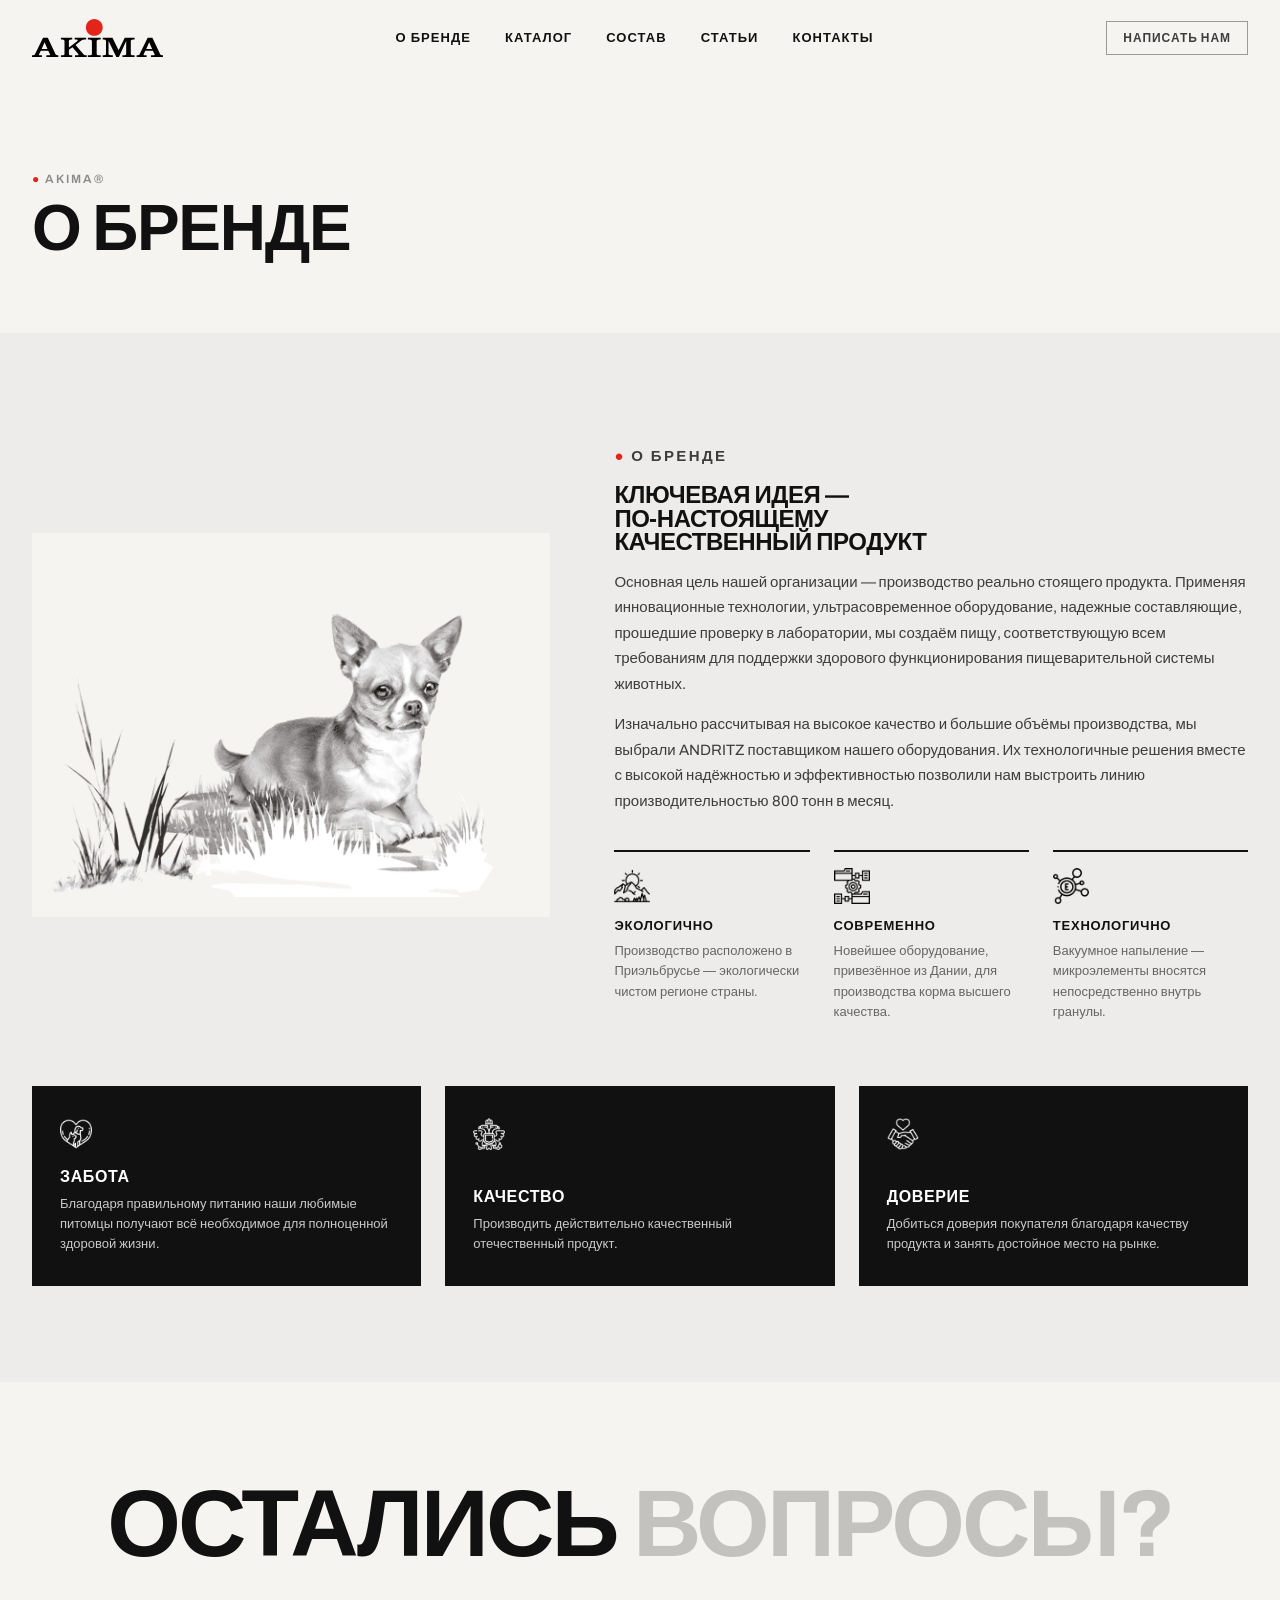
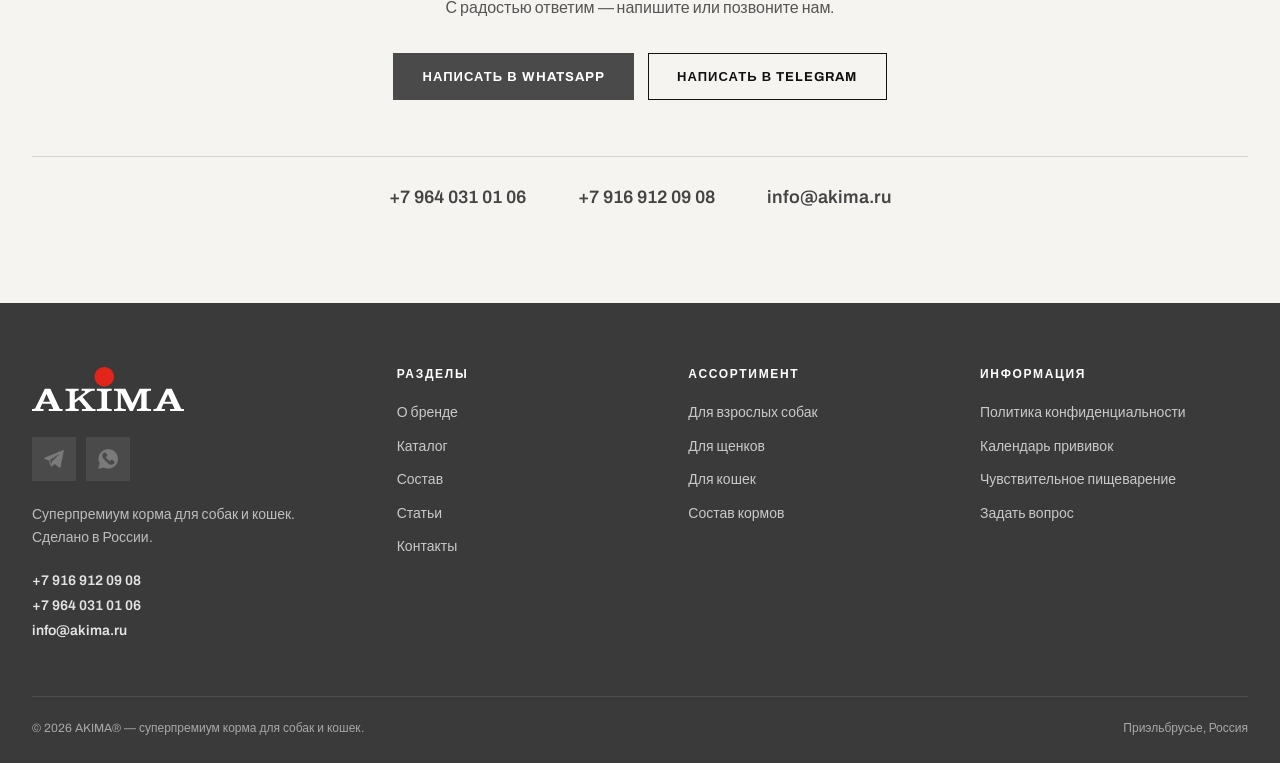
==== commit 81eda6de: "Restore AKIMA as text; keep logo only in header, footer and product cards Co-Authored-By: Claude Son" ====
--- a/about.html
+++ b/about.html
@@ -39,7 +39,7 @@
   <!-- PAGE INTRO -->
   <section class="section-pad tight bg-paper" style="padding-top:160px;">
     <div class="wrap">
-      <p class="eyebrow"><span class="dot">●</span> <img class="akima-logo" src="assets/web/logo.svg" alt="AKIMA">®</p>
+      <p class="eyebrow"><span class="dot">●</span> AKIMA®</p>
       <h1 style="font-size:clamp(36px,5vw,64px);">О бренде</h1>
     </div>
   </section>
@@ -174,7 +174,7 @@
       </div>
     </div>
     <div class="footer-bottom">
-      <span>© 2026 <img class="akima-logo" src="assets/web/logo-white.svg" alt="AKIMA">® — суперпремиум корма для собак и кошек.</span>
+      <span>© 2026 AKIMA® — суперпремиум корма для собак и кошек.</span>
       <span>Приэльбрусье, Россия</span>
     </div>
   </div>
--- a/styles.css
+++ b/styles.css
@@ -367,5 +367,3 @@
 
 /* ---------- INLINE LOGO ---------- */
 .akima-logo{height:1.45em;width:auto;vertical-align:-0.08em;margin:-0.72em 0.03em 0;display:inline-block;}
-h1 .akima-logo,h2 .akima-logo{margin-top:-0.55em;}
-h2:has(.akima-logo){line-height:1.3;}
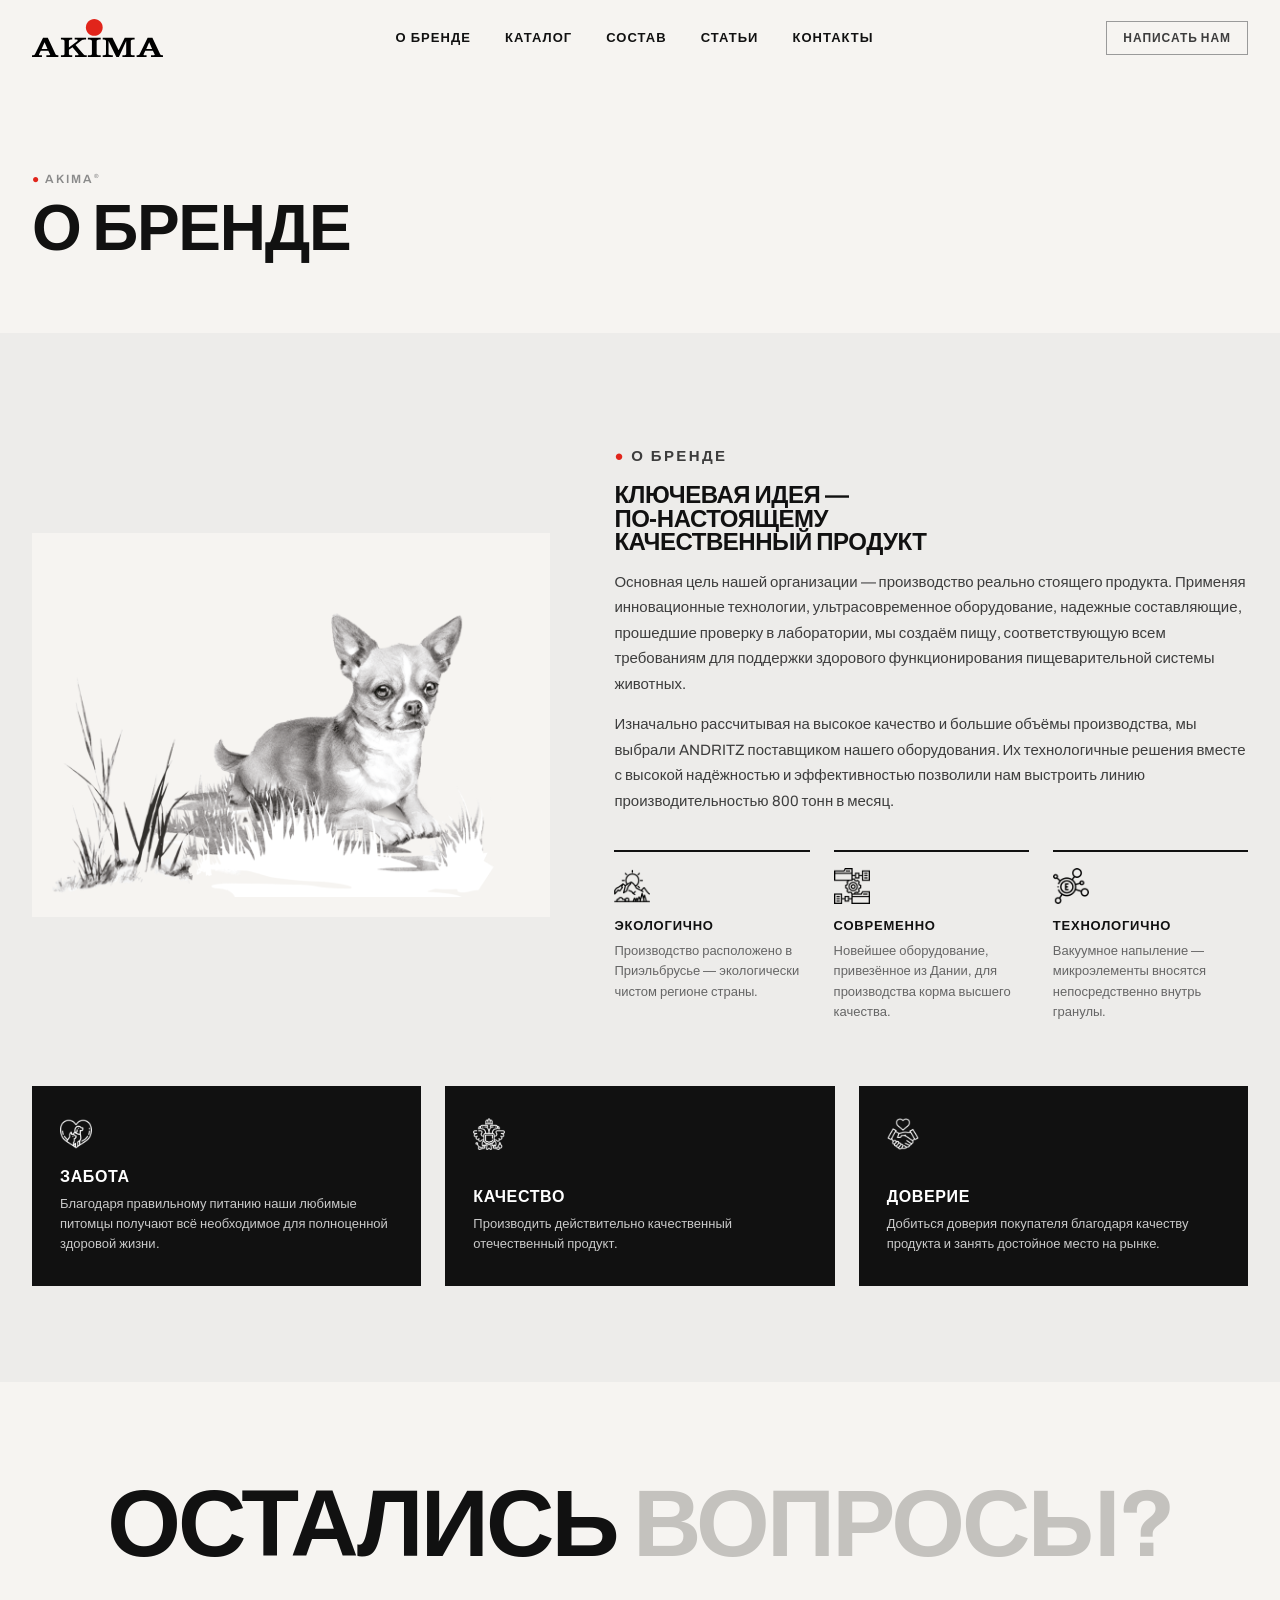
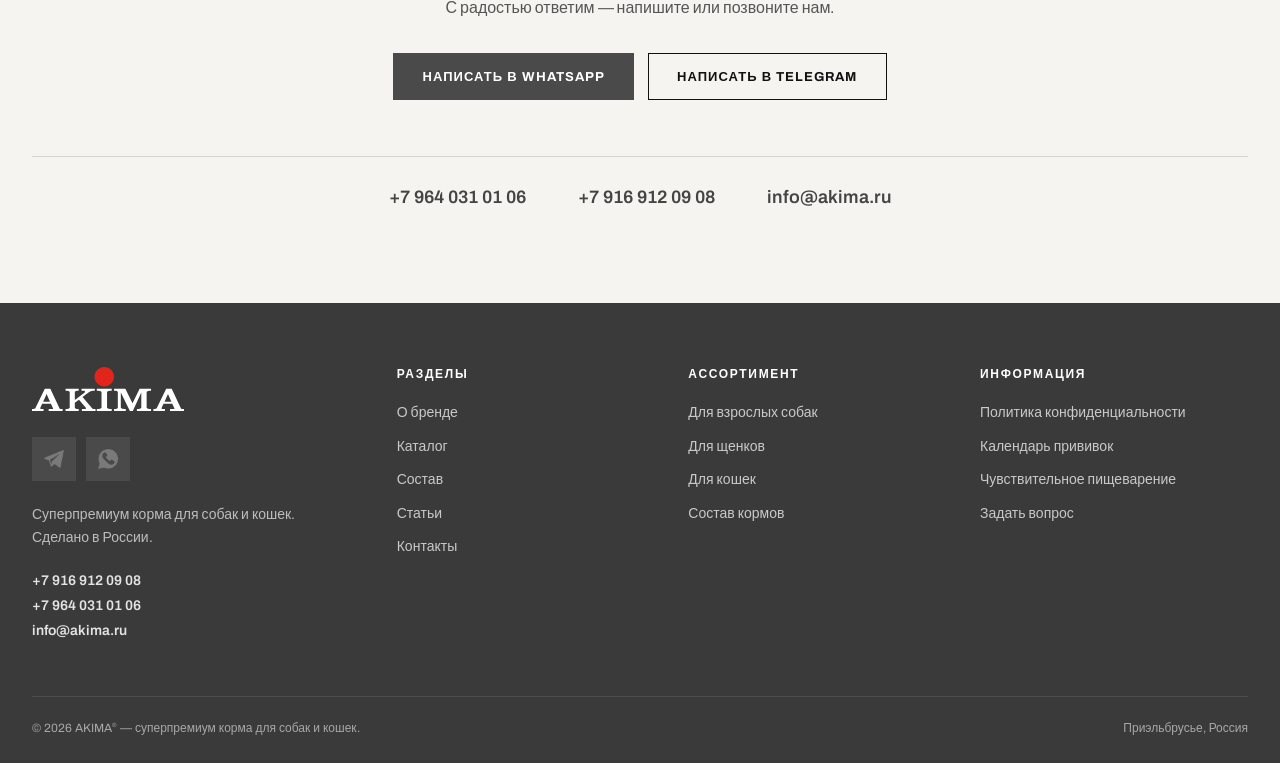
==== commit 6bb52978: "Half-size superscript (R) mark and baseline-aligned inline logo Co-Authored-By: Claude Sonnet 5.5 <n" ====
--- a/about.html
+++ b/about.html
@@ -39,7 +39,7 @@
   <!-- PAGE INTRO -->
   <section class="section-pad tight bg-paper" style="padding-top:160px;">
     <div class="wrap">
-      <p class="eyebrow"><span class="dot">●</span> AKIMA®</p>
+      <p class="eyebrow"><span class="dot">●</span> AKIMA<span class="reg">®</span></p>
       <h1 style="font-size:clamp(36px,5vw,64px);">О бренде</h1>
     </div>
   </section>
@@ -174,7 +174,7 @@
       </div>
     </div>
     <div class="footer-bottom">
-      <span>© 2026 AKIMA® — суперпремиум корма для собак и кошек.</span>
+      <span>© 2026 AKIMA<span class="reg">®</span> — суперпремиум корма для собак и кошек.</span>
       <span>Приэльбрусье, Россия</span>
     </div>
   </div>
--- a/styles.css
+++ b/styles.css
@@ -366,4 +366,8 @@
 .recipe-cta{margin-top:36px;}
 
 /* ---------- INLINE LOGO ---------- */
-.akima-logo{height:1.45em;width:auto;vertical-align:-0.08em;margin:-0.72em 0.03em 0;display:inline-block;}
+.akima-logo{height:1.45em;width:auto;vertical-align:baseline;margin:-0.72em 0.03em 0;display:inline-block;}
+.comp-title{white-space:nowrap;line-height:1.25;}
+.comp-title .akima-logo{margin-top:-0.55em;}
+@media (max-width:620px){.comp-title{white-space:normal;}}
+.reg{font-size:.5em;vertical-align:super;line-height:0;}
